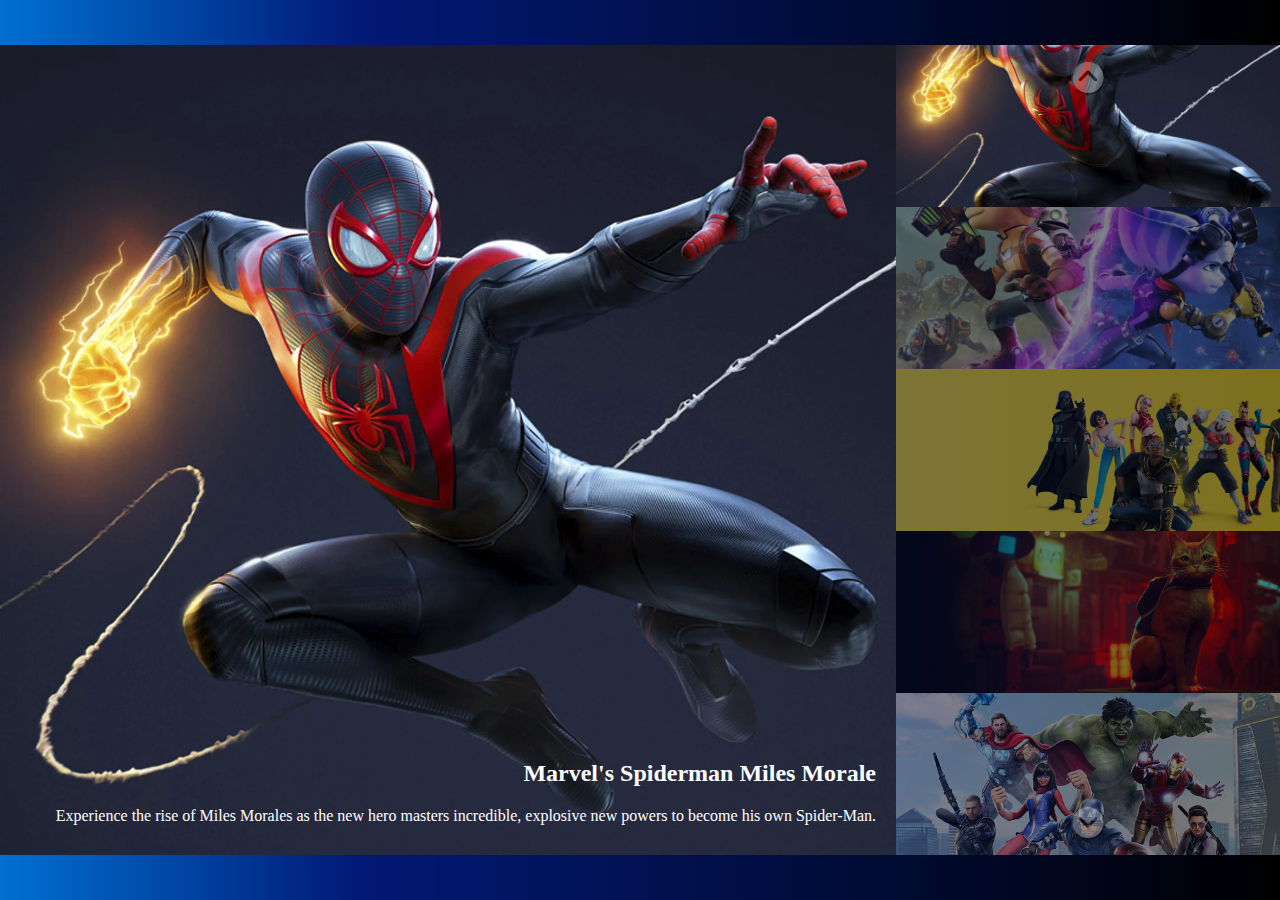
==== bonus/index.html @ e6a863e5 "Tolta ripezione in js. Completato bonus 1" ====
<!DOCTYPE html>
<html lang="en">
<head>
    <meta charset="UTF-8">
    <meta http-equiv="X-UA-Compatible" content="IE=edge">
    <meta name="viewport" content="width=device-width, initial-scale=1.0">
    <link rel="stylesheet" href="https://cdnjs.cloudflare.com/ajax/libs/font-awesome/6.2.0/css/all.min.css">
    <link rel="stylesheet" href="css/style.css">
    <title>carousel</title>
</head>
<body>
    <div id="container">
        <div id="main-container">
            <div id="img-container"></div>
            <div id="txt-container"></div>
        </div>
        <div id="side-container"></div>
        <button id="prev"><i class="fa-solid fa-angle-up"></i></button>
        <button id="next"><i class="fa-solid fa-angle-down"></i></button>
    </div>
    <script src="js/script.js"></script>
</body>
</html>
---- bonus/css/style.css ----
*{
    margin: 0;
    padding: 0;
    box-sizing: border-box;
}

body{
    background: linear-gradient(270deg, rgba(0,0,0,1) 0%, rgba(2,25,118,1) 72%, rgba(0,112,209,1) 100%);
}

img{
    width: 100%;
    height: 100%;
    object-fit: cover;
}

#container{
    max-width: 1500px;
    height: 90vh;
    margin: 5vh auto;
    display: flex;    
    align-items: center;
    position: relative;
}

#main-container{
    width: 70%;
    height: 100%;
    position: relative;
}

#img-container{
    height: 100%;
    display: flex;
    align-items: center;
    justify-content: center;
    position: relative;
}

#txt-container{
    color: #fff;
    position: absolute;
    bottom: 30px;
    right: 20px;
    text-align: right;
}

h2{
    margin: 20px 0;
}

#side-container{
    width: 30%;
    height: 100%;
    position: relative;
}

#side-container img{
    height: 20%;
    opacity: 0.5;
    cursor: pointer;
    display: block;
}

#side-container img.active{
    opacity: 1;
}

button{
    background-color: #fff;
    width: 35px;
    height: 35px;
    font-size: 25px;
    border-radius: 25px;
    opacity: 0.3;
    text-align: center;
    position: absolute;
    right: 15%;
    transform: translate(50%, 0);
    cursor: pointer;
    z-index: 100;
}

button#prev{
    top: 15px;
}

button#next{
    bottom: 15px;
}

button:hover{
    opacity: 1;
}

#side-container img:nth-child()
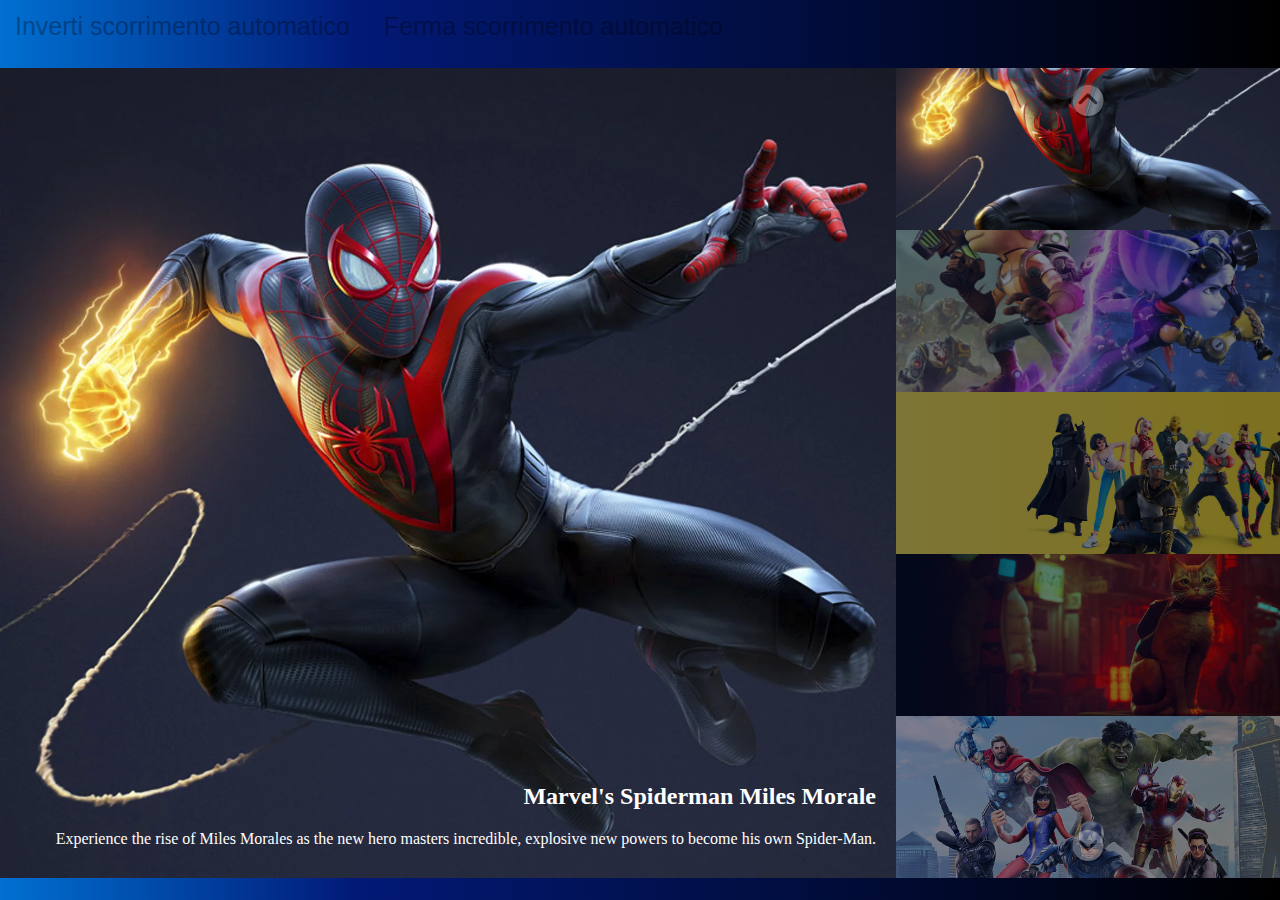
==== commit 984f03a6: "Completato bonus 3" ====
--- a/bonus/index.html
+++ b/bonus/index.html
@@ -9,6 +9,8 @@
     <title>carousel</title>
 </head>
 <body>
+    <button id="invert">Inverti scorrimento automatico</button>
+    <button id="start-stop">Ferma scorrimento automatico</button>
     <div id="container">
         <div id="main-container">
             <div id="img-container"></div>
--- a/bonus/css/style.css
+++ b/bonus/css/style.css
@@ -17,7 +17,7 @@
 #container{
     max-width: 1500px;
     height: 90vh;
-    margin: 5vh auto;
+    margin: calc(5vh - 30px) auto 0;
     display: flex;    
     align-items: center;
     position: relative;
@@ -67,17 +67,31 @@
 }
 
 button{
+    font-size: 25px;
+    opacity: 0.3;
+    cursor: pointer;
+}
+
+body > button{
+    padding: 2px 5px;
+    background-color: transparent;
+    border: none;
+    margin: 10px;
+}
+
+button:focus-visible{
+    outline: none;
+}
+
+#container > button{
     background-color: #fff;
     width: 35px;
     height: 35px;
-    font-size: 25px;
     border-radius: 25px;
-    opacity: 0.3;
     text-align: center;
     position: absolute;
     right: 15%;
     transform: translate(50%, 0);
-    cursor: pointer;
     z-index: 100;
 }
 
@@ -91,6 +105,4 @@
 
 button:hover{
     opacity: 1;
-}
-
-#side-container img:nth-child()+}